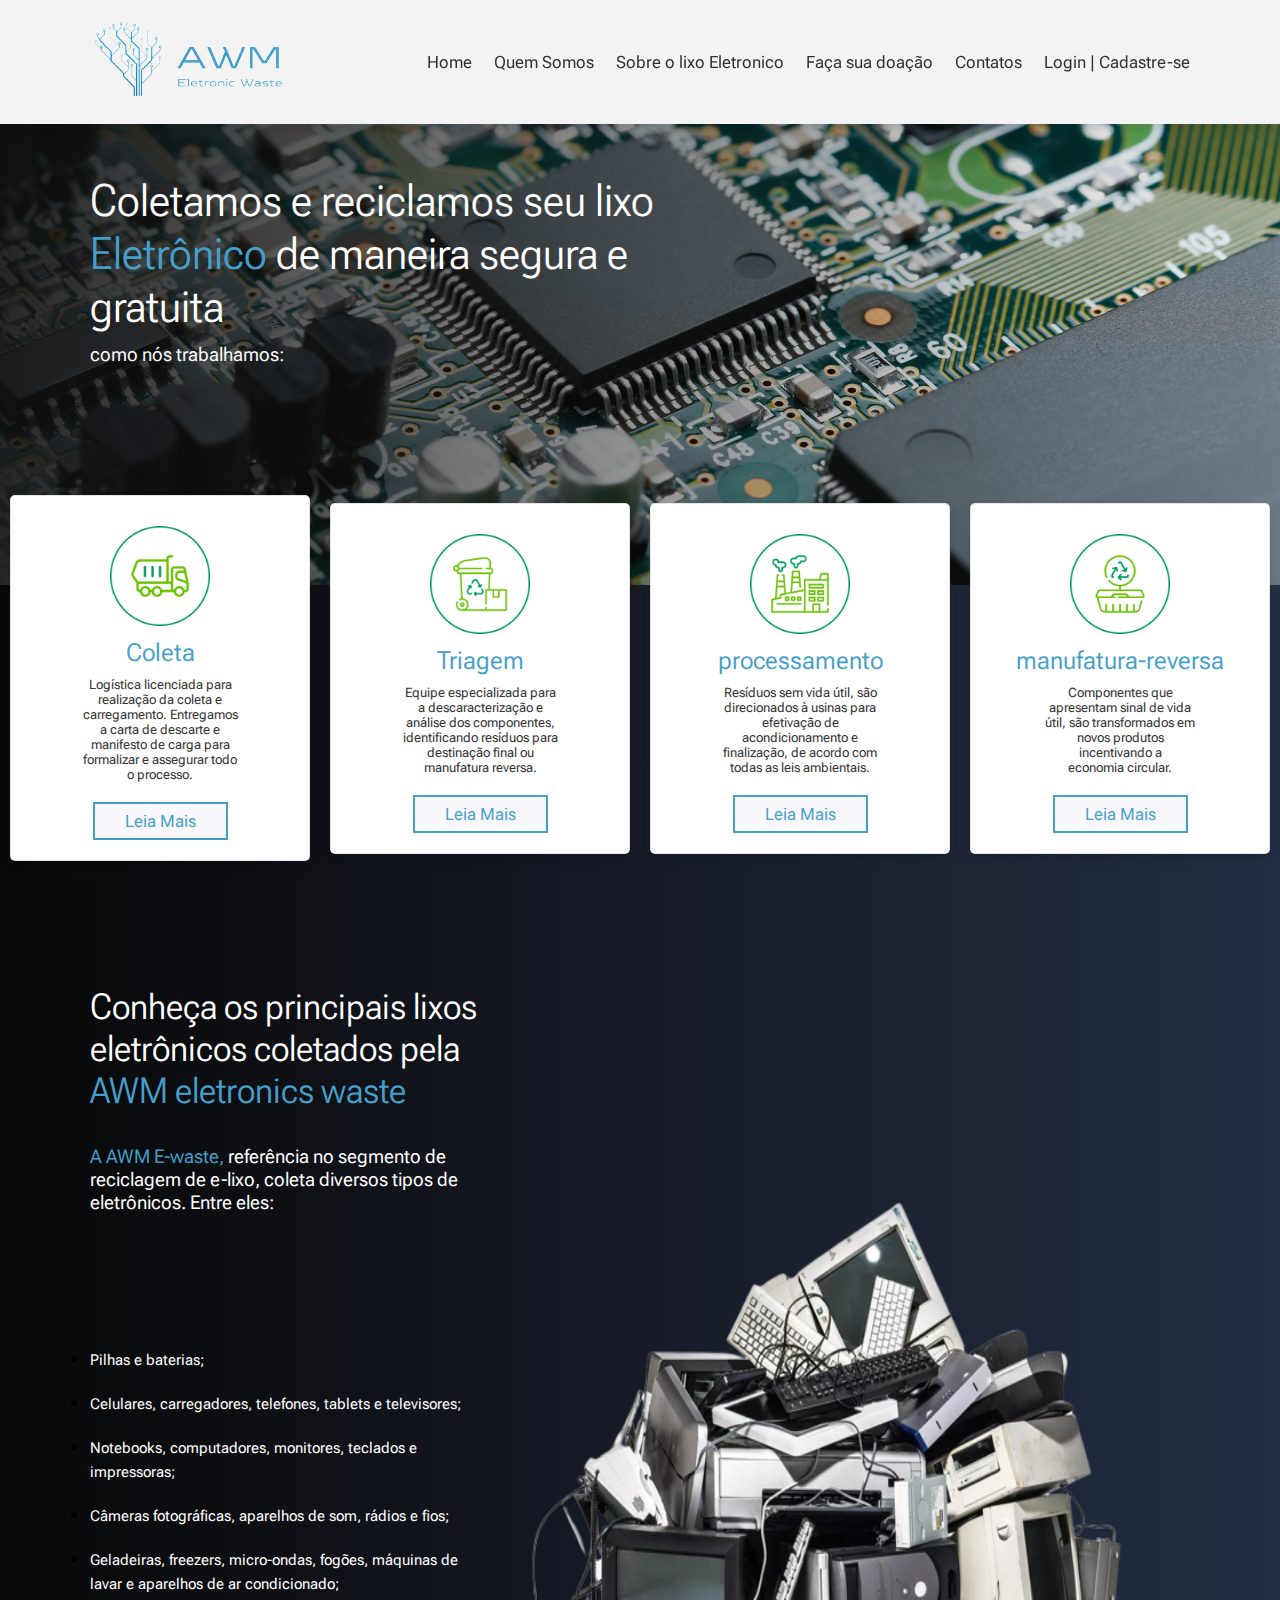
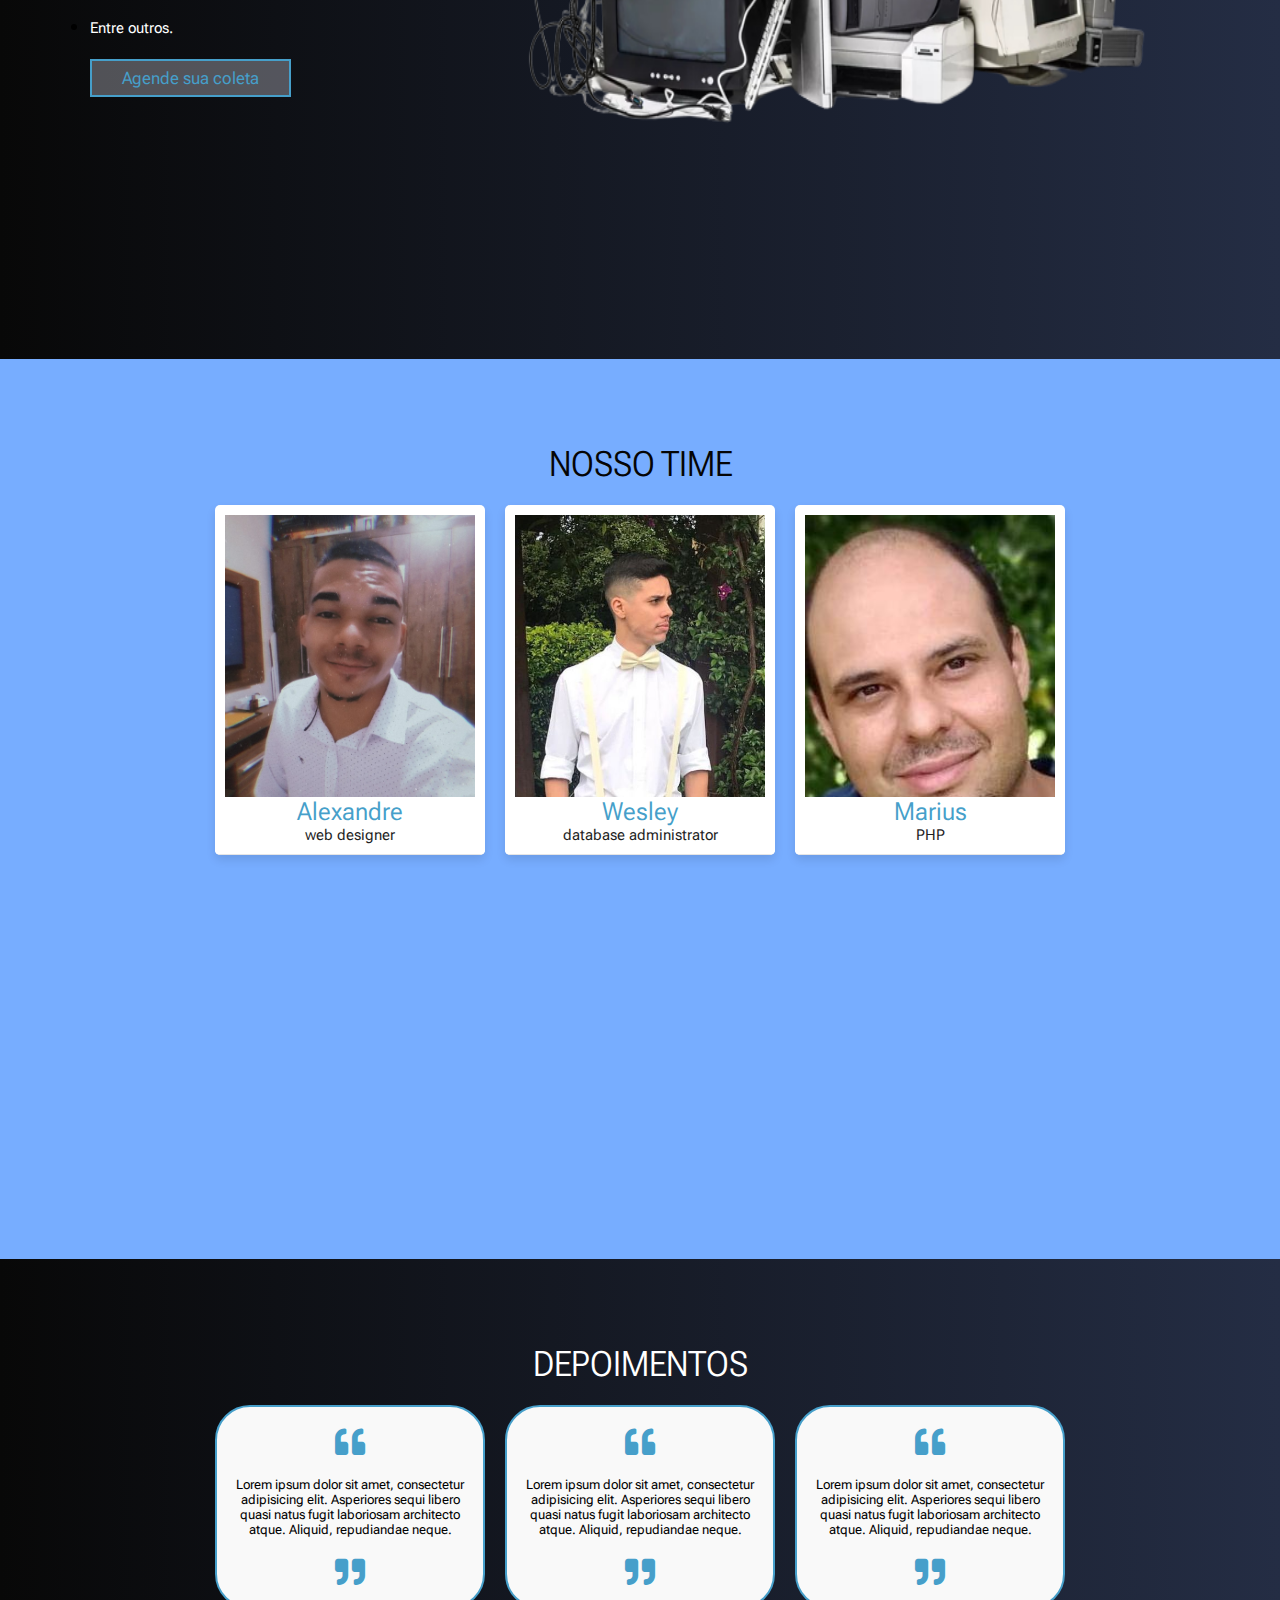
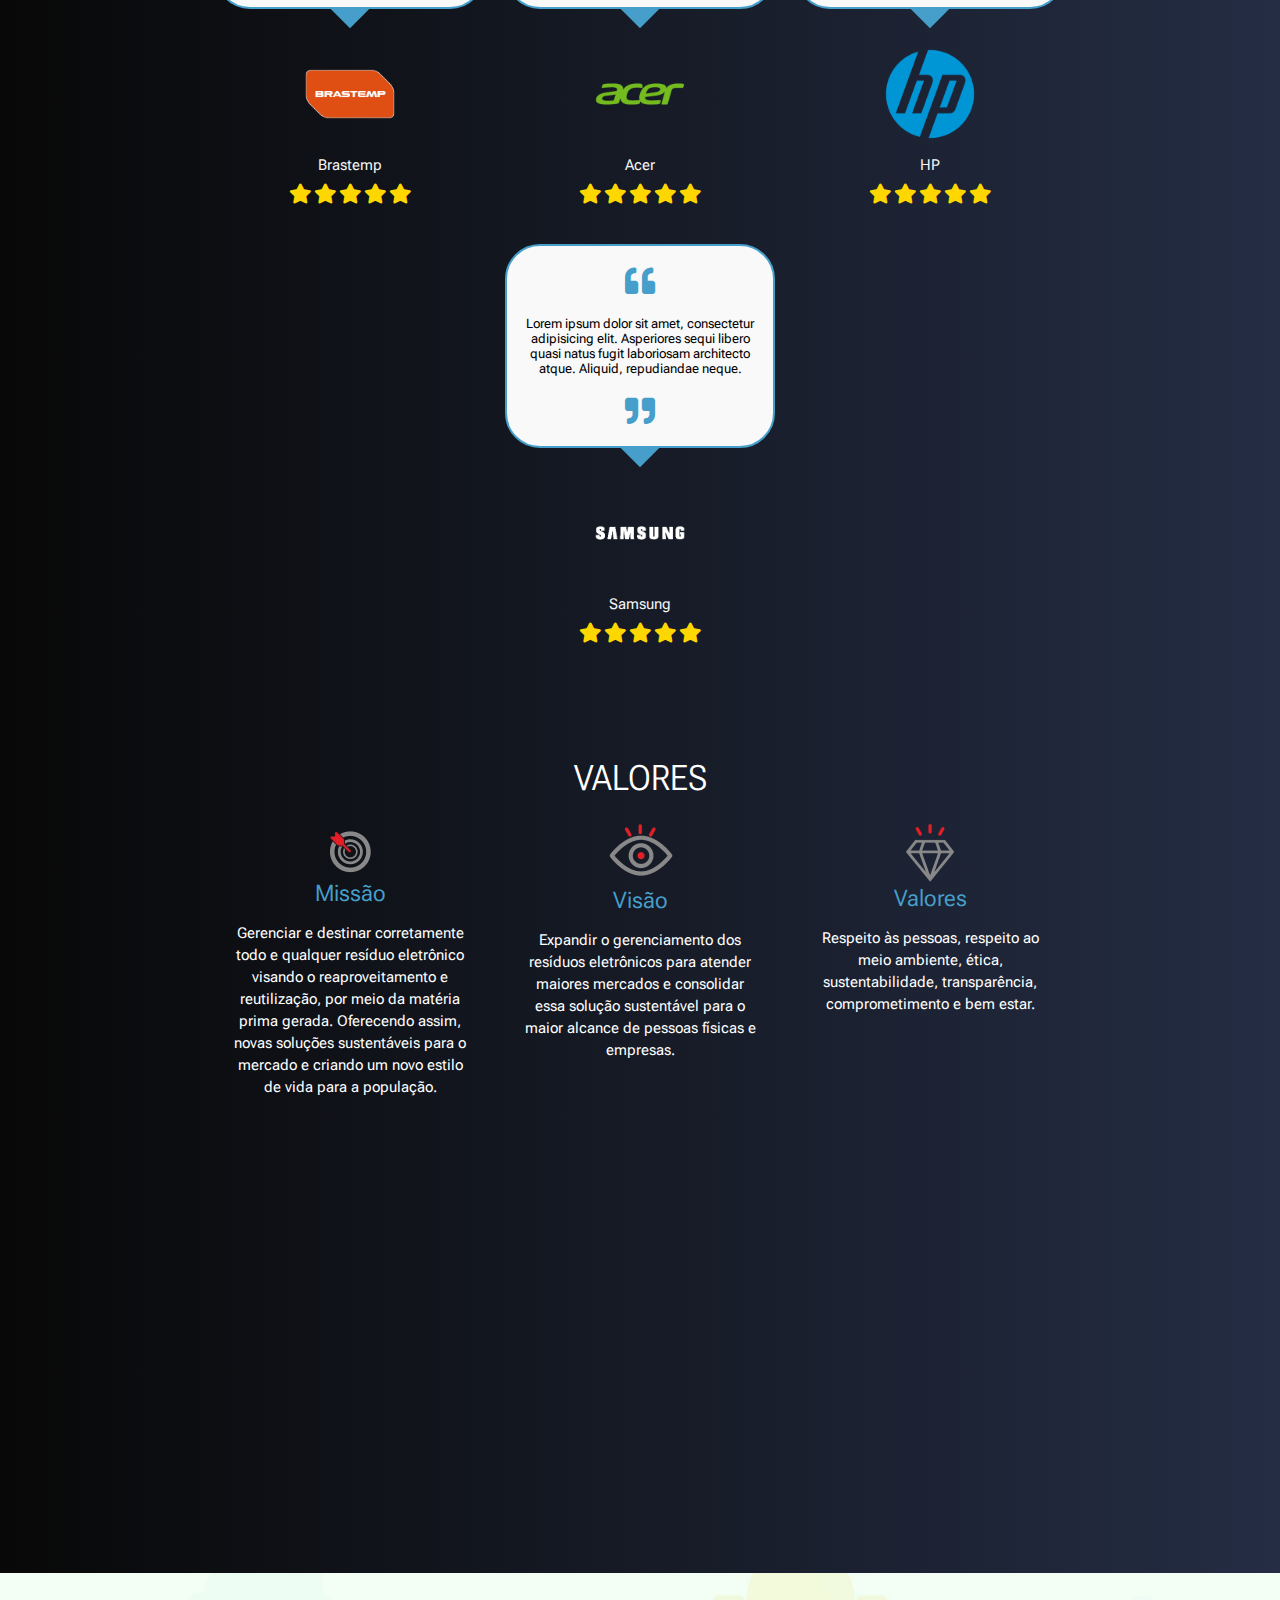
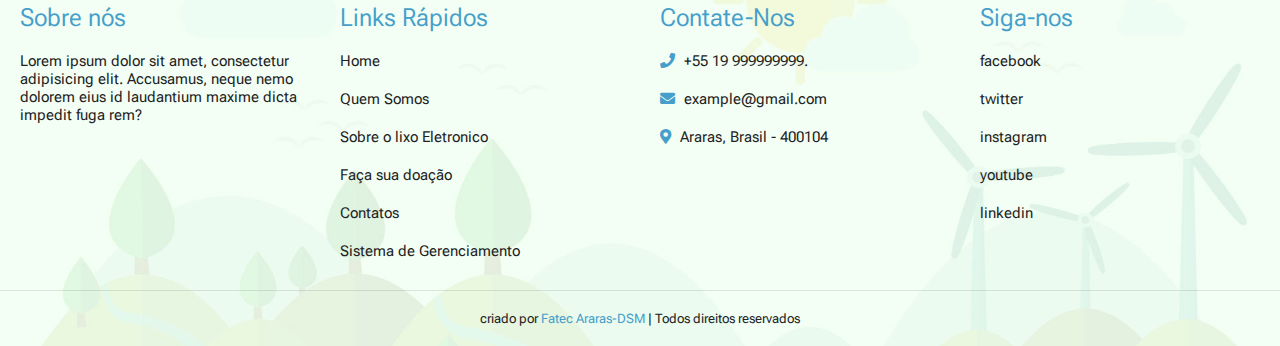
==== Sistema/index.html @ 684ddf0f "Merge pull request #4 from mariuspessi/main" ====
<!DOCTYPE html>
<html lang="en">
<head>
    <meta charset="UTF-8">
    <meta http-equiv="X-UA-Compatible" content="IE=edge">
    <meta name="viewport" content="width=device-width, initial-scale=1.0">
    
    <!-- font awesome cdn link  -->
    <link rel="stylesheet" href="https://cdnjs.cloudflare.com/ajax/libs/font-awesome/5.15.3/css/all.min.css">
    <link rel="preconnect" href="https://fonts.googleapis.com">
    <link rel="preconnect" href="https://fonts.gstatic.com" crossorigin>
    <link href="https://fonts.googleapis.com/css2?family=Roboto+Flex:opsz,wght@8..144,300;8..144,600&display=swap" rel="stylesheet">

    <!-- custom css file link  -->
    <link rel="stylesheet" href="css/style.css">
    <title>AWM | Eletronic Waste</title>

    <!-- favicon  -->
    <link rel="shortcut icon" href="/favicon.png" type="image/x-icon">
    <link rel="icon" href="/favicon.png" type="image/x-icon">

</head>
<body>
    <!-- header section starts  -->

<header>

    <div class="logo">
        <a href="index.html"><img src="images/logo4.png" class="media-object  img-responsive img-thumbnail"></a>
    </div>

    <div id="menu" class="fas fa-bars"></div>

    <nav class="navbar">
        <a href="#Home">Home</a>
        <a href="quem-somos.html">Quem Somos</a>
        <a href="descarte.html">Sobre o lixo Eletronico</a>
        <a href="doacao.html">Faça sua doação</a>
        <a href="#Contatos">Contatos</a>
        <a href="login.php">Login | Cadastre-se</a>
    </nav>

</header>

<!-- header section ends -->

<!-- home section starts  -->

<section class="home" id="Home">
    
    <div class="content">
        <h3>
            Coletamos e reciclamos seu lixo<span style="color: #469FCA;"><br/>Eletrônico</span> de maneira segura e gratuita</h3>
                
        <p>como nós trabalhamos:</p>

    </div>
</section>

<!-- initial section ends -->


<!-- icons section  -->

<div class="icons-container">

    <div class="icons">
        <img src="images/coleta.png" alt="">
        <h3>Coleta</h3>
        <p>Logística licenciada para realização da coleta e carregamento. Entregamos a carta de descarte e manifesto de carga para formalizar e assegurar todo o processo.</p>
        <a href="#" class="btn">Leia Mais</a>
    </div>

    <div class="icons">
        <img src="images/triagem.png" alt="">
        <h3>Triagem</h3>
        <p>Equipe especializada para a descaracterização e análise dos componentes, identificando resíduos para destinação final ou manufatura reversa.
        </p>
        <a href="#" class="btn">Leia Mais</a>
    </div>

    <div class="icons">
        <img src="images/processamento.png" alt="">
        <h3>processamento</h3>
        <p>Resíduos sem vida útil, são direcionados à usinas para efetivação de acondicionamento e finalização, de acordo com todas as leis ambientais.</p>
        <a href="#" class="btn">Leia Mais</a>
    </div>

    <div class="icons">
        <img src="images/manufatura-reversa.png" alt="">
        <h3>manufatura-reversa</h3>
        <p>Componentes que apresentam sinal de vida útil, são transformados em novos produtos incentivando a <br>economia circular.</p>
        <a href="#" class="btn">Leia Mais</a>
    </div>

</div>

<!-- initial section "quem somos" -->
<section class="materiais" id="materiais">
    
    <div class="content">
        <h4>Conheça os principais lixos eletrônicos coletados pela<span style="color: #469FCA;"><br/>AWM eletronics waste</span></h4>

            <p><span style="color: #469FCA;"><br/>A AWM E-waste, </span> referência no segmento de reciclagem de e-lixo, coleta diversos tipos de eletrônicos. Entre eles:
            </p>
    <div id="materiais" class="materiais">
    <ul>
        <li>
            <p>
                <span>
                    <span>
                        <span>Pilhas e baterias;</span>
                    </span>
                </span>
            </p>
        </li>

        <li>
            <p>
                <span>
                    <span>
                        <span>Celulares, carregadores, telefones, tablets e televisores;</span>
                    </span>
                </span>
            </p>
        </li>

        <li>
            <p>
                <span>
                    <span>
                        <span>Notebooks, computadores, monitores, teclados e impressoras;</span>
                    </span>
                </span>
            </p>
        </li>

        <li>
            <p>
                <span>
                    <span>
                        <span>Câmeras fotográficas, aparelhos de som, rádios e fios;</span>
                    </span>
                </span>
            </p>
        </li>

        <li>
            <p>
                <span>
                    <span>
                        <span>Geladeiras, freezers, micro-ondas, fogões, máquinas de lavar e aparelhos de ar condicionado;</span>
                    </span>
                </span>
            </p>
        </li>

        <li>
            <p>
                <span>
                    <span>
                        <span>Entre outros.</span>
                    </span>
                </span>
            </p>
        </li>
        <a href="" class="btn">Agende sua coleta</a>
    </ul>
    </div>
                
    </div>
    <div class="lixo-eletronico">
        <img src="images/computadores.png"  width="700px" height="570px" alt="">
        <!-- -->
    </div>
    
</section>

<!-- team section starts  -->

<section class="team" id="team">

    <h1 class="heading">Nosso Time</h1>

    <div class="box-container">

        <div class="box">
            <img src="images/alexandre2.jpeg" alt="">
            <div class="info">
                <h3>Alexandre</h3>
                <p>web designer</p>
                <div class="share">
                    <a href="#" class="fab fa-facebook-f"></a>
                    <a href="#" class="fab fa-twitter"></a>
                    <a href="https://www.instagram.com/_.ale_garcia._/?hl=en" class="fab fa-instagram"></a>
                    <a href="https://www.linkedin.com/in/alexandre-garcia-94b988110/" class="fab fa-linkedin"></a>
                </div>
            </div>
        </div>

        <div class="box">
            <img src="images/wesley2.jpeg" alt="">
            <div class="info">
                <h3>Wesley</h3>
                <p>database administrator</p>
                <div class="share">
                    <a href="#" class="fab fa-facebook-f"></a>
                    <a href="#" class="fab fa-twitter"></a>
                    <a href="https://www.instagram.com/10wessley/?hl=en" class="fab fa-instagram"></a>
                    <a href="https://www.linkedin.com/in/wesley-fernandes-81b8a2211/" class="fab fa-linkedin"></a>
                </div>
            </div>
        </div>

        <div class="box">
            <img src="images/marius.jpg" alt="">
            <div class="info">
                <h3>Marius</h3>
                <p>PHP</p>
                <div class="share">
                    <a href="#" class="fab fa-facebook-f"></a>
                    <a href="#" class="fab fa-twitter"></a>
                    <a href="https://www.instagram.com/mariuspessy/?hl=en" class="fab fa-instagram"></a>
                    <a href="https://www.linkedin.com/in/marius-jorge-pessi-30353a53/" class="fab fa-linkedin"></a>
                </div>
            </div>
        </div>

        

    </div>
    
</section>


<!-- team section ends -->

<!-- testimonial section starts  -->


<section class="testimonial" id="testimonial">

    <h1 class="heading">depoimentos</h1>

    <div class="box-container">

        <div class="box">
            <div class="comment">
                <i class="fas fa-quote-left"></i>
                <p> Lorem ipsum dolor sit amet, consectetur adipisicing elit. Asperiores sequi libero quasi natus fugit laboriosam architecto atque. Aliquid, repudiandae neque.  </p>
                <i class="fas fa-quote-right"></i>
            </div>
            <div class="user">
                <img src="images/pic1.png" alt="">
                <h3>Brastemp</h3>
                <div class="stars">
                    <i class="fas fa-star"></i>
                    <i class="fas fa-star"></i>
                    <i class="fas fa-star"></i>
                    <i class="fas fa-star"></i>
                    <i class="fas fa-star"></i>
                </div>
            </div>
        </div>

        <div class="box">
            <div class="comment">
                <i class="fas fa-quote-left"></i>
                <p> Lorem ipsum dolor sit amet, consectetur adipisicing elit. Asperiores sequi libero quasi natus fugit laboriosam architecto atque. Aliquid, repudiandae neque.  </p>
                <i class="fas fa-quote-right"></i>
            </div>
            <div class="user">
                <img src="images/pic2.png" alt="">
                <h3>Acer</h3>
                <div class="stars">
                    <i class="fas fa-star"></i>
                    <i class="fas fa-star"></i>
                    <i class="fas fa-star"></i>
                    <i class="fas fa-star"></i>
                    <i class="fas fa-star"></i>
                </div>
            </div>
        </div>

        <div class="box">
            <div class="comment">
                <i class="fas fa-quote-left"></i>
                <p> Lorem ipsum dolor sit amet, consectetur adipisicing elit. Asperiores sequi libero quasi natus fugit laboriosam architecto atque. Aliquid, repudiandae neque.  </p>
                <i class="fas fa-quote-right"></i>
            </div>
            <div class="user">
                <img src="images/pic3.png" alt="">
                <h3>HP</h3>
                <div class="stars">
                    <i class="fas fa-star"></i>
                    <i class="fas fa-star"></i>
                    <i class="fas fa-star"></i>
                    <i class="fas fa-star"></i>
                    <i class="fas fa-star"></i>
                </div>
            </div>
        </div>

        <div class="box">
            <div class="comment">
                <i class="fas fa-quote-left"></i>
                <p> Lorem ipsum dolor sit amet, consectetur adipisicing elit. Asperiores sequi libero quasi natus fugit laboriosam architecto atque. Aliquid, repudiandae neque.   </p>
                <i class="fas fa-quote-right"></i>
            </div>
            <div class="user">
                <img src="images/pic4.png" alt="">
                <h3>Samsung</h3>
                <div class="stars">
                    <i class="fas fa-star"></i>
                    <i class="fas fa-star"></i>
                    <i class="fas fa-star"></i>
                    <i class="fas fa-star"></i>
                    <i class="fas fa-star"></i>
                </div>
            </div>
        </div>

    </div>

</section>

<section class="valores" id="valores">

    <h1 class="heading">Valores</h1>

    <div class="box-container">

        <div class="box">
            <div class="user">
                <img src="images/missao.png" alt="">
                   
            </div>
            <div class="titulo">
                <h3>Missão</h3>
            </div>
            <div class="descricao">
                <p>
                Gerenciar e destinar corretamente todo e qualquer resíduo eletrônico visando o reaproveitamento e reutilização, por meio da matéria prima gerada. Oferecendo assim, novas soluções sustentáveis para o mercado e criando um novo estilo de vida para a população.
            </p>
            </div>
        </div>

        <div class="box">
            <div class="user">
                <img src="images/visao.png" alt="">    
            </div>
            <div class="titulo">
                <h3>Visão</h3>
            </div>
            <div class="descricao">
                <p>
                Expandir o gerenciamento dos resíduos eletrônicos para atender maiores mercados e consolidar essa solução sustentável para o maior alcance de pessoas físicas e empresas.
                </p>
            </div>
        </div>

        <div class="box">
            <div class="user">
                <img src="images/valores.png" alt="">
            </div>
            <div class="titulo">
                <h3>Valores</h3>
            </div>
            <div class="descricao">
                <p>
                Respeito às pessoas, respeito ao meio ambiente, ética, sustentabilidade, transparência, comprometimento e bem estar.
                </p>
            </div>
        </div>

        

</section>
<!-- testimonial section ends -->

<!-- footer section starts  -->

<div class="footer">

    <div class="box-container">

        <div class="box">
            <h3>Sobre nós</h3>
            <p>Lorem ipsum dolor sit amet, consectetur adipisicing elit. Accusamus, neque nemo dolorem eius id laudantium maxime dicta impedit fuga rem?</p>
        </div>

        <div class="box">
            <h3>Links Rápidos</h3>
            <a href="#Home">Home</a>
            <a href="quem-somos.html">Quem Somos</a>
            <a href="descarte.html">Sobre o lixo Eletronico</a>
            <a href="doacao.html">Faça sua doação</a>
            <a href="#Contatos">Contatos</a>
            <a href="php.html">Sistema de Gerenciamento</a>
        </div>

        
            <div class="box" id="Contatos">
                <div class="contatos" >
                    <h3>Contate-Nos</h3>
                <p> <i class="fas fa-phone"></i> +55 19 999999999. </p>
                <p> <i class="fas fa-envelope"></i> example@gmail.com </p>
                <p> <i class="fas fa-map-marker-alt"></i> Araras, Brasil - 400104 </p>
                </div>
            </div>
  

        <div class="box">
            <h3>Siga-nos</h3>
            <a href="#">facebook</a>
            <a href="#">twitter</a>
            <a href="#">instagram</a>
            <a href="#">youtube</a>
            <a href="#">linkedin</a>
        </div>

    </div>

    <h1 class="credit"> criado por <a href="#">Fatec Araras-DSM</a> | Todos direitos reservados </h1>

</div>

<!-- footer section ends -->

<!-- jquery cdn link  -->
<script src="https://cdnjs.cloudflare.com/ajax/libs/jquery/3.6.0/jquery.min.js"></script>

<!-- custom js file link  -->
<script src="js/script.js"></script>
<script src="https://cdn.jsdelivr.net/npm/bootstrap@5.2.0-beta1/dist/js/bootstrap.bundle.min.js" integrity="sha384-pprn3073KE6tl6bjs2QrFaJGz5/SUsLqktiwsUTF55Jfv3qYSDhgCecCxMW52nD2" crossorigin="anonymous"></script>

</body>
</html>
---- Sistema/css/style.css ----
:root{
    --blue:#469FCA;
}

body{
    background-color: rgb(31, 31, 31);
    background-image: linear-gradient(to right, rgb(8, 8, 8), rgb(36, 45, 68));
}
*, a{
    margin:0; padding:0;
    box-sizing: border-box;
    text-decoration: none;
    outline: none; border:none;
    transition: all .3s cubic-bezier(.38,1.15,.7,1.12);
    font-weight: normal;
    font-family: Roboto Flex
}

*::selection{
    background:var(--blue);
    color:rgb(192, 192, 192);
}

html{
    font-size: 62.5%;
    overflow-x: hidden;
}

html::-webkit-scrollbar{
    width:1.3rem;
}

html::-webkit-scrollbar-track{
    background:rgb(196, 196, 196);
}

html::-webkit-scrollbar-thumb{
    background:var(--blue);
}

section{
    min-height: 100vh;
    padding:0 7%;
    padding-top: 7.5rem;
}

.btn{
    display: inline-block;
    border:.2rem solid var(--blue);
    font-size: 1.7rem;
    color: var(--blue);
    background:rgba(234, 234, 247, 0.322);
    margin-top: 1rem;
    padding:.7rem 3rem;
}

.btn:hover{
    background:var(--blue);
    color:#fff;
    border-radius: 5rem;
}

.heading{
    font-size: 3.5rem;
    color:#666;
    text-align: center;
    text-transform: uppercase;
    padding:1rem;
}

header{
    position: fixed;
    top:0; left: 0;
    z-index: 1000;
    width:100%;
    background: rgb(243, 243, 243);
    display: flex;
    align-items: center;
    justify-content: space-between;
    padding:2rem 7%;
    box-shadow: 0 .5rem 1rem rgba(0,0,0,.1);
}

header .logo{
    font-size: 2.5rem;
    color:rgb(48, 48, 48);
}

header .logo span{
    color:var(--blue);
}

header .navbar a{
    font-size: 1.7rem;
    margin-left: 2rem;
    color:rgb(48, 48, 48);
}

header .navbar a:hover{
    color:var(--blue);
}

#menu{
    font-size: 2.5rem;
    color:#666;
    border:.1rem solid rgba(0,0,0,.1);
    border-radius: .5rem;
    padding:1rem 1.5rem;
    cursor: pointer;
    display: none;
}

.home{
    min-height: 65vh;
    display: flex;
    align-items: center;
    justify-content: space-between;
    background:linear-gradient(90deg, rgba(17, 17, 17, 0.9), transparent), url(../images/placa-mae.jpg) no-repeat;
    background-size: cover;
    background-position: center;
}

.home .content{
    width:60rem;
    padding:4rem 0;
    padding-bottom: 15rem;
}

.home .content h3{
    color:#fff;
    font-size: 4.5rem;
}

.home .content p{
    color:rgb(250, 250, 250);
    font-size: 1.9rem;
    padding:1rem 0;
}


.icons-container{
    display: flex;
    align-items: center;
    justify-content: center;
    flex-wrap: wrap;
    margin-top: -10rem;
}

.icons-container .icons{
    width:30rem;
    margin:1rem;
    padding:2rem 1rem;
    border-radius: .5rem;
    border:.1rem solid rgba(0,0,0,.1);
    box-shadow: 0 .5rem 1rem rgba(0,0,0,.1);
    text-align: center;
    background:#fff;
}

.icons-container .icons:hover{
    transform:translateY(-1rem);
}

.icons-container .icons img{
    height:10rem;
    width:10rem;
    margin:1rem 0;
}

.icons-container .icons h3{
    font-size: 2.5rem;
    color:var(--blue);
}

.icons-container .icons p{
    font-size: 1.3rem;
    color:rgb(54, 54, 54);
    padding:1rem 6rem;
}

.materiais{
    min-height: 65vh;
    display: flex;
    align-items: center;
    justify-content: space-between;
    background-size: cover;
    background-position: center;
}

.materiais .content{
    width:60rem;
    padding:4rem 0;
    padding-bottom: 15rem;
}

.materiais .content h4{
    color:rgb(255, 255, 255);
    font-size: 3.6rem;
}

.materiais .content p{
    color:rgb(255, 255, 255);
    font-size: 1.9rem;
    padding:1rem 0;
}

.materiais ul{
    font-size:20px;
}

.materiais li p span{
    font-size:15px;
    line-height:1.4em;
    letter-spacing:normal;
}


.project .box-container{
    display: flex;
    align-items: center;
    justify-content: center;
    flex-wrap: wrap;
}


.project .box-container .box{
    overflow: hidden;
    border-radius: .5rem;
    width:27rem;
    height:45rem;
    box-shadow: 0 .5rem 1rem rgba(255, 255, 255, 0.3);
    position: relative;
    margin:1rem;
}

.project .box-container .box img{
    height: 100%;
    width:100%;
    object-fit: cover;
}

.project .box-container .box .title{
    position: absolute;
    bottom:0; left:0;
    width:100%;
    font-size: 3.5rem;
    color:#fff;
    background:linear-gradient(transparent, rgba(0,0,0,.9));
    padding:2rem;
}

.project .box-container .box:hover .title{
    bottom: -100%;
}

.project .box-container .box .info{
    background:#fff;
    border-radius: .5rem;
    padding:1.5rem;
    position: absolute;
    bottom:-100%; left:50%;
    transform:translateX(-50%);
    width:90%;
}

.project .box-container .box:hover .info{
    bottom:2rem;
    transition-delay: .3s;
}
.project h1{
    color: #fff;
}

.project .box-container .box .info h3{
    color:var(--blue);
    font-size: 2rem;
}


.project .box-container .box .info p{
    color:#999;
    font-size: 1.3rem;
    padding:1rem 0;
   
    
}

.project .box-container .box .info a{
    color:rgb(248, 248, 248);
    font-size: 1.4rem;
}

.project .box-container .box .info a:hover{
    color:var(--blue);
}

.donate{
    min-height: auto;
    background:linear-gradient(rgba(0,0,0,.9),rgba(0,0,0,.9)), url(../images/donate-bg.jpg) no-repeat;
    background-size: cover;
    background-position: center;
    background-attachment: fixed;
    padding-bottom: 4rem;
    display: flex;
    align-items: center;
    justify-content: center;
    flex-wrap: wrap;
}

.donate .box-container{
    flex:1 1 50rem;
    display: flex;
    justify-content: center;
    flex-wrap: wrap;
}

.donate .box-container .box{
    border:.2rem solid #fff;
    border-radius: .5rem;
    text-align: center;
    width:20rem;
    margin:2rem;
    padding:2rem;
    background:rgba(255,255,255,.1);
}

.donate .box-container .box i{
    color:#fff;
    font-size: 4rem;
}

.donate .box-container .box h3{
    color:var(--blue);
    font-size: 2.5rem;
    padding:.5rem 0;
}

.donate .box-container .box p{
    color:#eeee;
    font-size: 1.5rem;
    padding:.5rem 0;
}

.donate .donate-box{
    flex:1 1 50rem;
    background:rgba(255,255,255,.1);
    padding:2rem;
    margin:2rem;
    text-align: center;
}

.donate .donate-box h3{
    font-size: 3rem;
    color:#fff;
}

.donate .donate-box .amount{
    display: flex;
    justify-content: center;
    flex-wrap: wrap;
    padding:1rem 0;
}

.donate .donate-box .amount input{
    height:5rem;
    width:10rem;
    background:#fff;
    color:#666;
    cursor: pointer;
    margin:1rem;
    font-size: 2rem;
    text-align: center;
    border-radius: .5rem;
}

.donate .donate-box .amount input:hover,
.donate .donate-box .amount input.active{
    background:var(--blue);
    color:#fff;
}

.team{
    background:rgb(119, 173, 255);
}

.team .box-container{
    display: flex;
    justify-content: center;
    flex-wrap: wrap;
    align-items: center;
}

.team .box-container .box{
    overflow: hidden;
    border-radius: .5rem;
    margin:1rem;
    background:#fff;
    padding: 1rem;
    text-align: center;
    box-shadow: 0 .5rem 1rem rgba(0,0,0,.1);
    height:35rem;
    width:27rem;
    position: relative;
}

.team .box-container .box img{
    height: 100%;
    width:100%;
    object-fit: cover;
}

.team .box-container .box .info{
    position: absolute;
    bottom:-7rem; left:0;
    width: 100%;
    background:#fff;
}

.team .box-container .box:hover .info{
    bottom:0;
}

.team .box-container .box:hover{
    transform: scale(1.03);
}

.team .box-container .box .info h3{
    font-size: 2.5rem;
    color:var(--blue);
}

.team h1{
    color: rgb(5, 5, 5);
}

.team .box-container .box .info p{
    font-size: 1.5rem;
    color:rgb(31, 31, 31);
}

.team .box-container .box .info .share{
    border-top: .1rem solid rgba(0,0,0,.1);
    margin-top: 1rem;
    padding:1rem 0;
}

.team .box-container .box .info .share a{
    font-size: 1.7rem;
    color:rgb(66, 66, 66);
    margin:.5rem;
    height:4rem;
    width:4.5rem;
    line-height: 4rem;
    border:.1rem solid rgba(0,0,0,.1);
    border-radius: .5rem;
}

.team .box-container .box .info .share a:hover{
    color:#fff;
    background:var(--blue);
}

.testimonial .box-container{
    display: flex;
    align-items: center;
    justify-content: center;
    flex-wrap: wrap;
}

.testimonial .box-container .box{
    text-align: center;
    margin:1rem;
    width:27rem;
}

.testimonial .box-container .box .comment{
    border:.2rem solid var(--blue);
    padding:1rem;
    margin-bottom: 3.5rem;
    position: relative;
    border-radius: 3.5rem;
    background:#f9f9f9;
}

.testimonial .box-container .box .comment p{
    color:var(--black);
    font-size: 1.3rem;
    padding:1rem 0;
}

.testimonial .box-container .box .comment i{
    color:var(--blue);
    font-size: 3rem;
    padding:1rem;
}

.testimonial .box-container .box .comment::before{
    content:'';
    position: absolute;
    bottom:-1.5rem; left:50%;
    transform:translateX(-50%) rotate(45deg);
    height:3rem;
    width: 3em;
    background:var(--blue);
    z-index: -1;
}

.testimonial .box-container .box .user {
    margin:2rem 0;
}

.testimonial  .box-container .box .user img{
    height:10rem;
    width:10rem;
    border-radius: 50%;
    object-fit: cover;
}

.testimonial .box-container .box .user h3{
    font-size: 1.5rem;
    color:rgb(245, 245, 245);
    padding:1rem 0;
}

.testimonial h1{
    color: #fff;
}

.testimonial .box-container .box .user .stars i{
    font-size: 2rem;
    color:gold;
}

.valores .box-container{
    display: flex;
    justify-content: center;
    flex-wrap: wrap;
    align-items: center;
}

.valores .box-container .box{
    text-align: center;
    margin:1rem;
    width:27rem;
}

.titulo{
    color: #469FCA;
    font-size: 20px;
}
.valores h1{
    color: #fff;
}


.valores .box-container .box .user h3{
    font-size: 2.0rem;
    color:#469FCA;
    padding:1rem 0;
}


.valores p{
    line-height: 22px;
    letter-spacing: normal;
    color: #fff;
    font-size: 1.5rem ;
    height: 3rem;
    padding: 15px 15px;
}

.events{
    background:#F6FCFF;
}

.events .box-container{
    display: flex;
    align-items: center;
    justify-content: center;
    flex-wrap: wrap;
}

.events .box-container .box{
    width:35rem;
    margin:1.5rem;
    border-radius: .5rem;
    box-shadow:  0 .5rem 1rem rgba(0,0,0,.1);
    overflow: hidden;
    background:#fff;
}

.events .box-container .box img{
    height: 20rem;
    width:100%;
    object-fit: cover;
}

.events .box-container .box .content{
    padding:1.5rem;
}

.events .box-container .box .content h3{
    font-size: 1.5rem;
    color:var(--blue);
}

.events .box-container .box .content .title{
    font-size: 2rem;
    color:#333;
    display: block;
    padding-top: 1rem;
}

.events .box-container .box .content .title:hover{
    text-decoration: underline;
}

.events .box-container .box .content p{
    padding:1rem 0;
    color:#999;
    font-size: 1.4rem;
}

.footer{
    background:url(../images/footer-bg.jpg) no-repeat;
    background-size: cover;
    background-position: center;
}
 
.footer .box-container{
    display: flex;
    flex-wrap: wrap;
}

.footer .box-container .box{
    flex:1 1 25rem;
    margin:2rem;
}

.footer .box-container .box h3{
    font-size: 2.5rem;
    color:var(--blue);
    padding:1rem 0;
}

.footer .box-container .box p{
    font-size: 1.5rem;
    color:rgb(34, 34, 34);
    padding:1rem 0;
}

.footer .box-container .box p i{
    padding-right: .5rem;
    color:var(--blue);
}

.footer .box-container .box a{
    font-size: 1.5rem;
    color:rgb(34, 34, 34);
    padding:1rem 0;
    display: block;
}

.footer a:hover{
    text-decoration: underline;
}

.footer .credit{
    padding:2rem 1rem;
    font-size: 1.3rem;
    color:rgb(34, 34, 34);
    border-top: .1rem solid rgba(0,0,0,.1);
    text-align: center;
}

.footer .credit a{
    color:var(--blue);
}















/* media queries  */

@media (max-width:991px){

    html{
        font-size: 55%;
    }

}

@media (max-width:768px){

    #menu{
        display: block;
    }

    header .navbar{
        position: absolute;
        top:100%; left: 0;
        width:100%;
        background:#fff;
        border-top: .1rem solid rgba(0,0,0,.1);
        padding:2rem;
        transform-origin: top;
        transform:scaleY(0);
        opacity: 0;
    }

    header .navbar.nav-toggle{
        transform:scaleY(1);
        opacity: 1;
    }

    header .navbar a{
        display: block;
        margin: 2rem 0;
        padding:0 1rem;
        font-size: 2.2rem;
        border-left: .2rem solid var(--green);
    }

    .home{
        background:linear-gradient(rgba(0,0,0,.7), rgba(0,0,0,.7)), url(../images/lixo-eletronico.jpg) no-repeat;
        background-size: cover;
        background-position: right;
    }

    .home .content{
        text-align: center;
        width:auto;
    }

    .home .content h3{
        font-size: 4rem;
    }

    section{
        padding:0 3%;
        padding-top: 8rem;
    }

}

@media (max-width:400px){

    html{
        font-size: 50%;
    }

    .project .box-container .box{
        width: 100%;
    }

    .team .box-container .box{
        width:100%;
    }

    .testimonial .box-container .box{
        width:100%;
    }

}
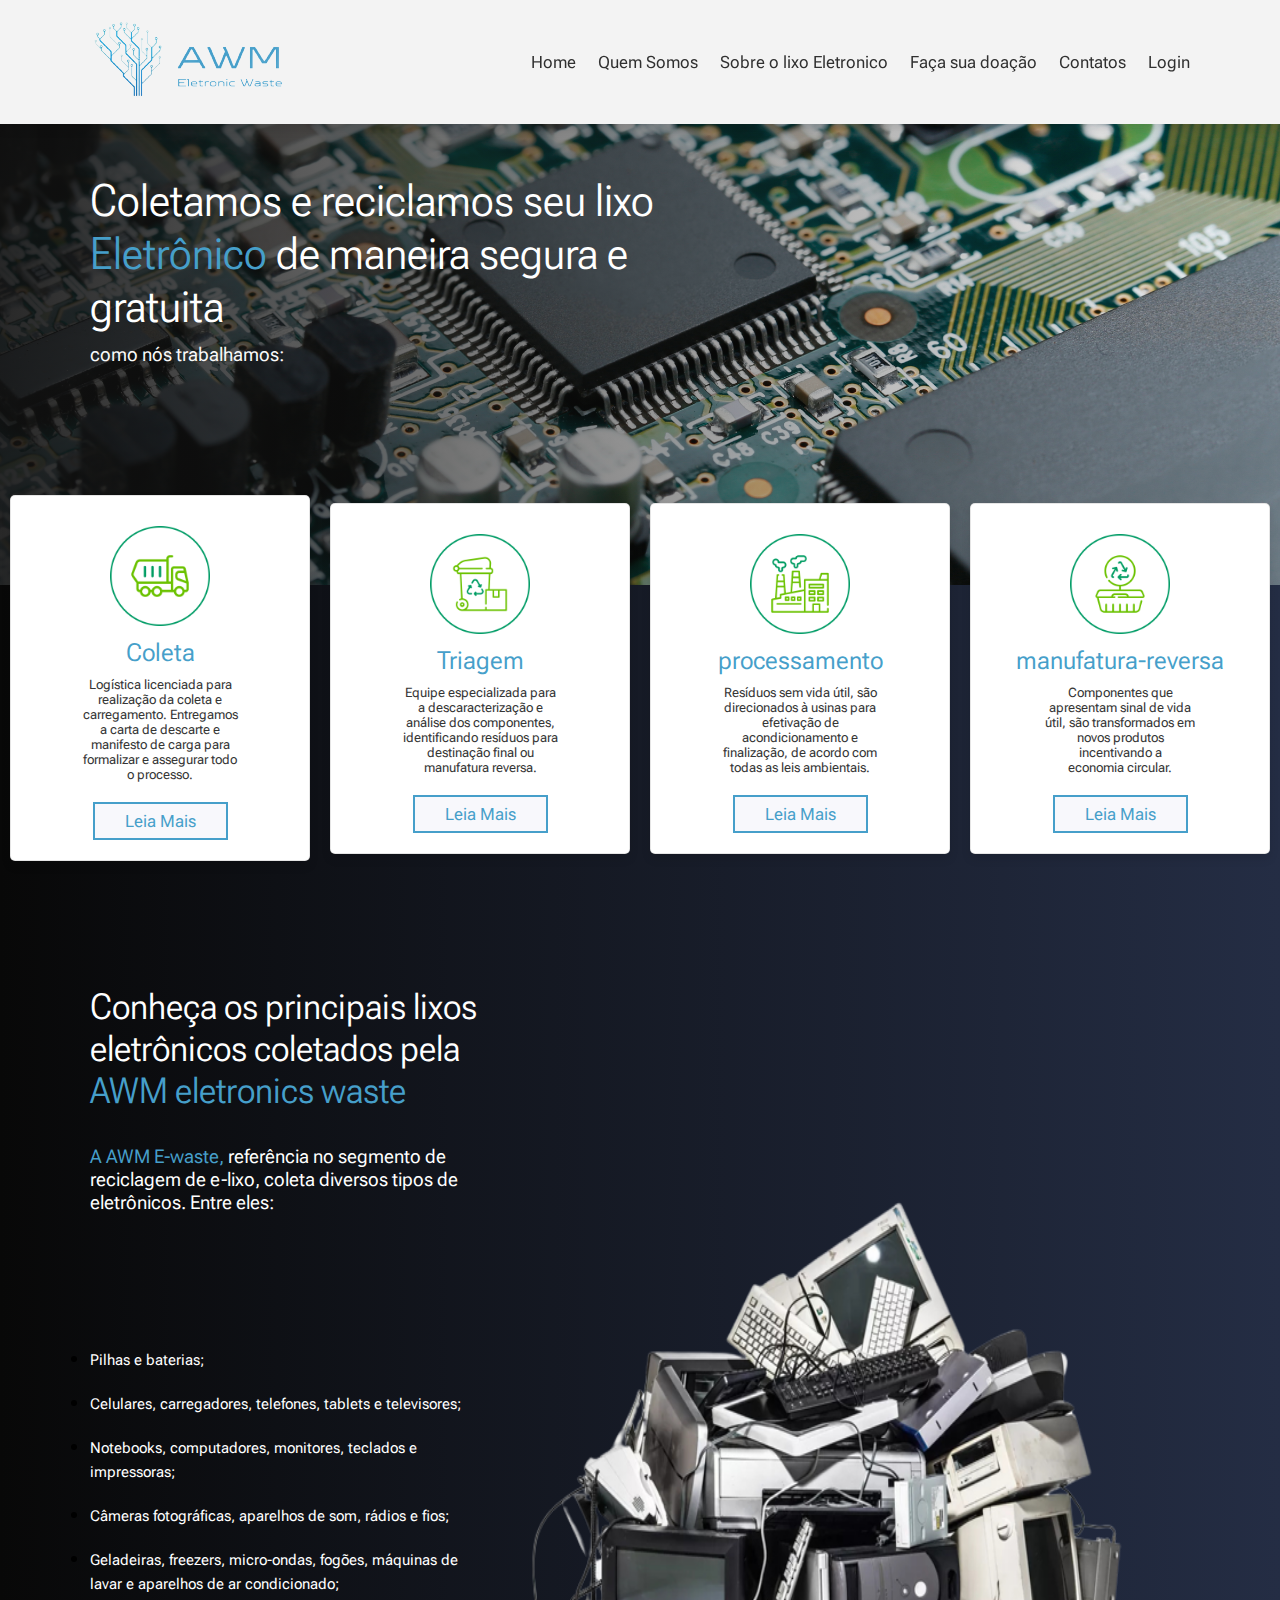
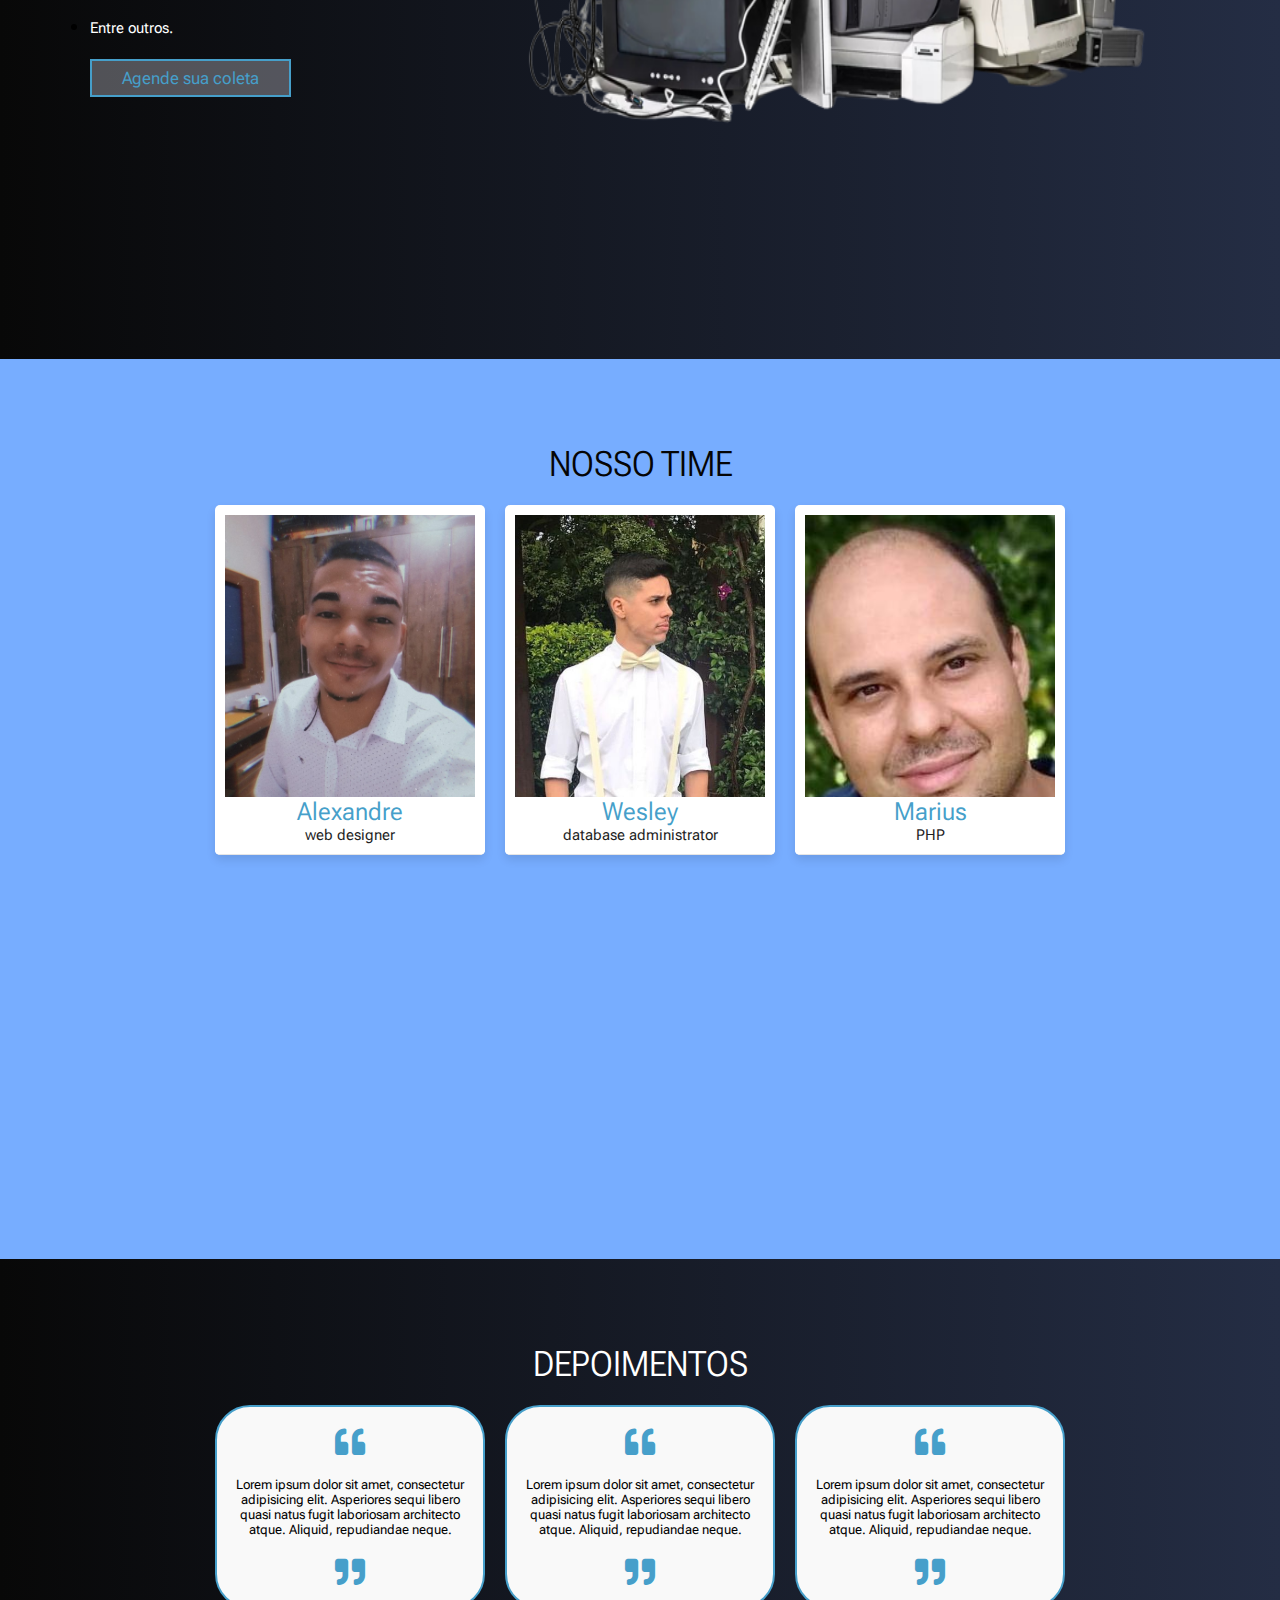
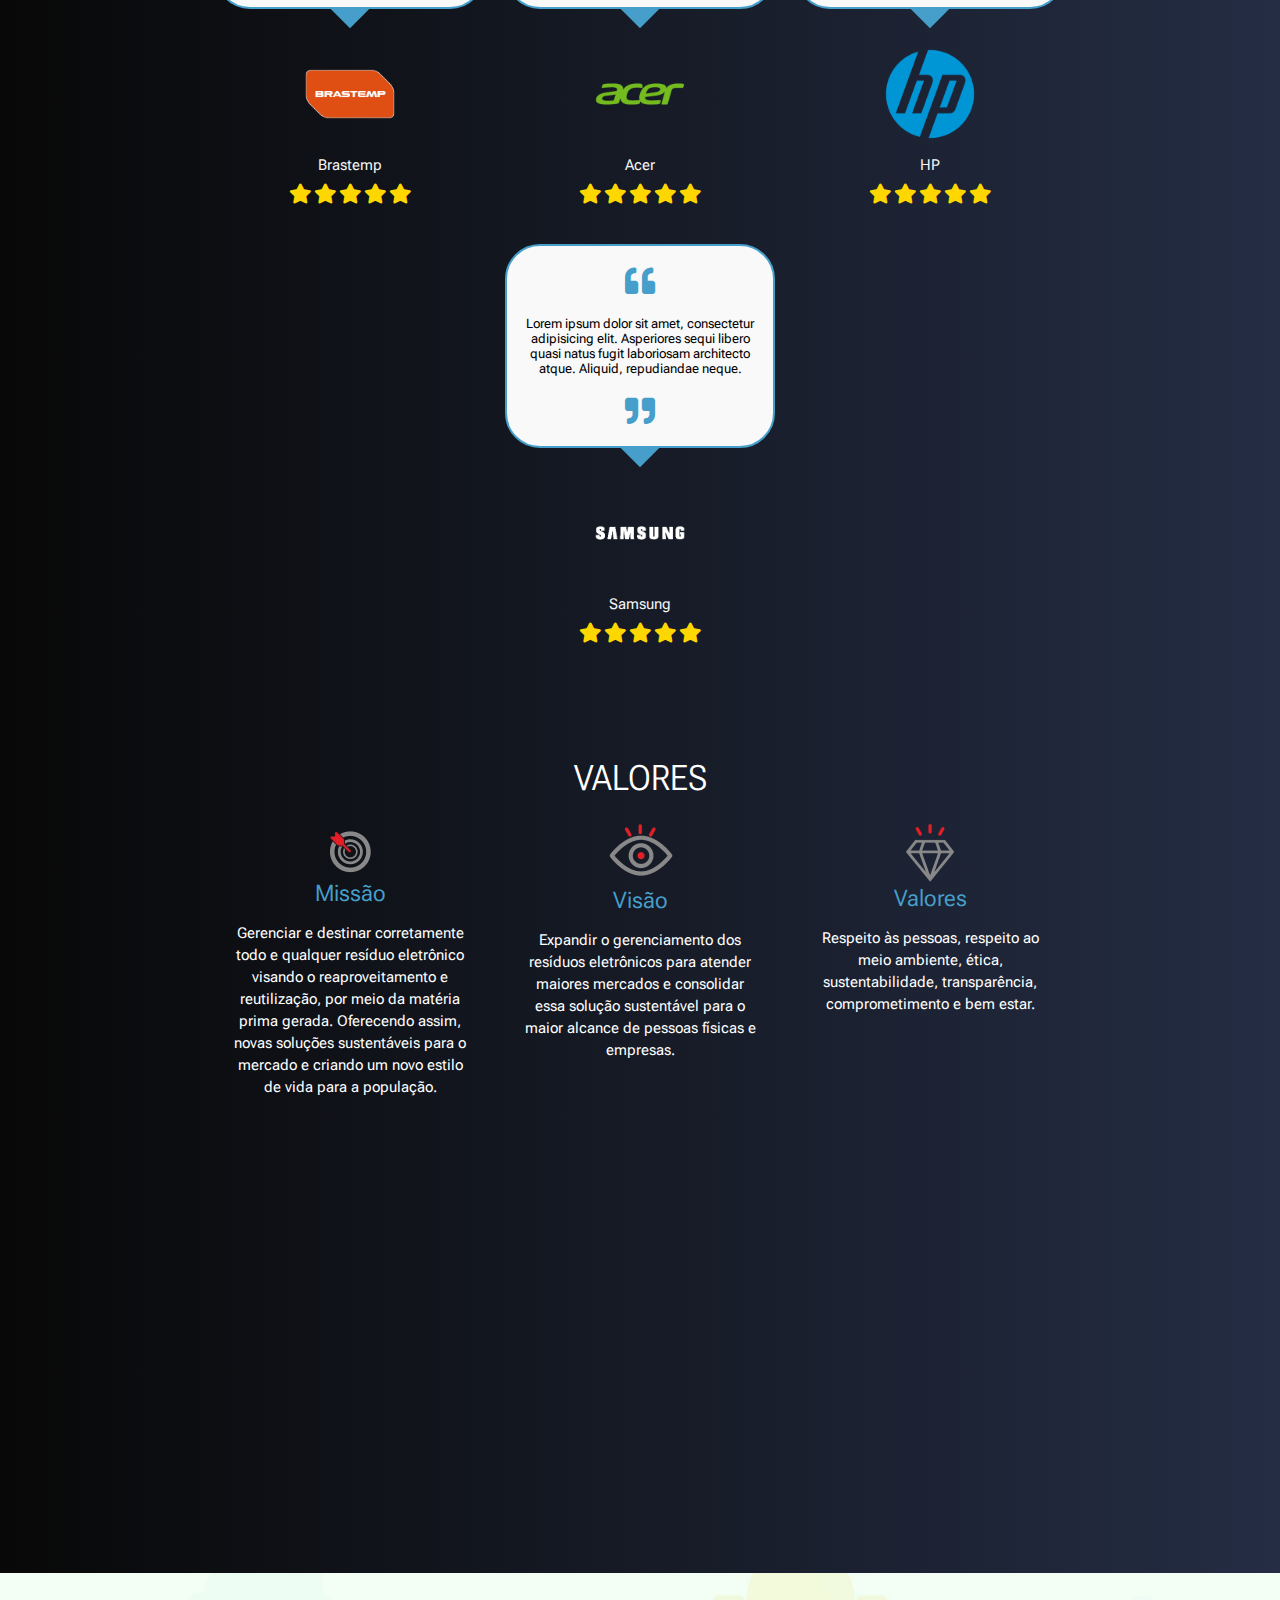
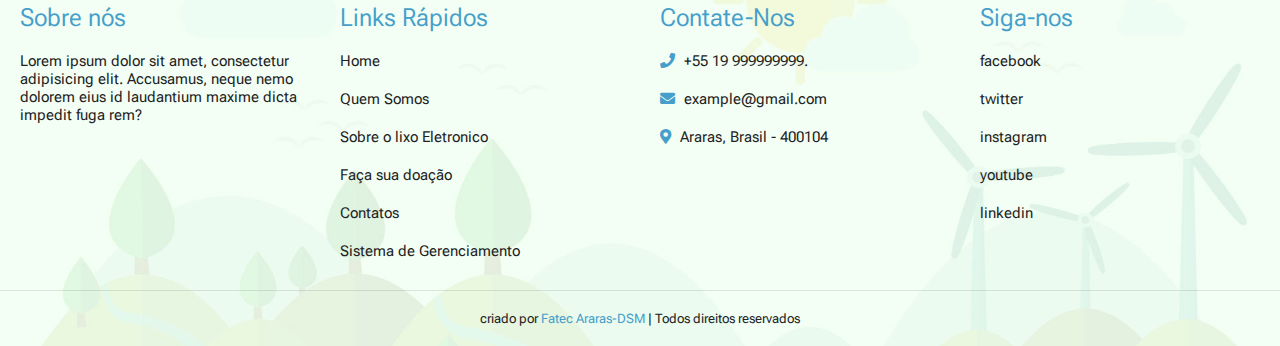
==== commit 164ff841: "Atualização Final" ====
--- a/Sistema/index.html
+++ b/Sistema/index.html
@@ -16,8 +16,8 @@
     <title>AWM | Eletronic Waste</title>
 
     <!-- favicon  -->
-    <link rel="shortcut icon" href="/favicon.png" type="image/x-icon">
-    <link rel="icon" href="/favicon.png" type="image/x-icon">
+    <link rel="shortcut icon" href="favicon.png" type="image/x-icon">
+    <link rel="icon" href="favicon.png" type="image/x-icon">
 
 </head>
 <body>
@@ -37,7 +37,7 @@
         <a href="descarte.html">Sobre o lixo Eletronico</a>
         <a href="doacao.html">Faça sua doação</a>
         <a href="#Contatos">Contatos</a>
-        <a href="login.php">Login | Cadastre-se</a>
+        <a href="login.php">Login</a>
     </nav>
 
 </header>
